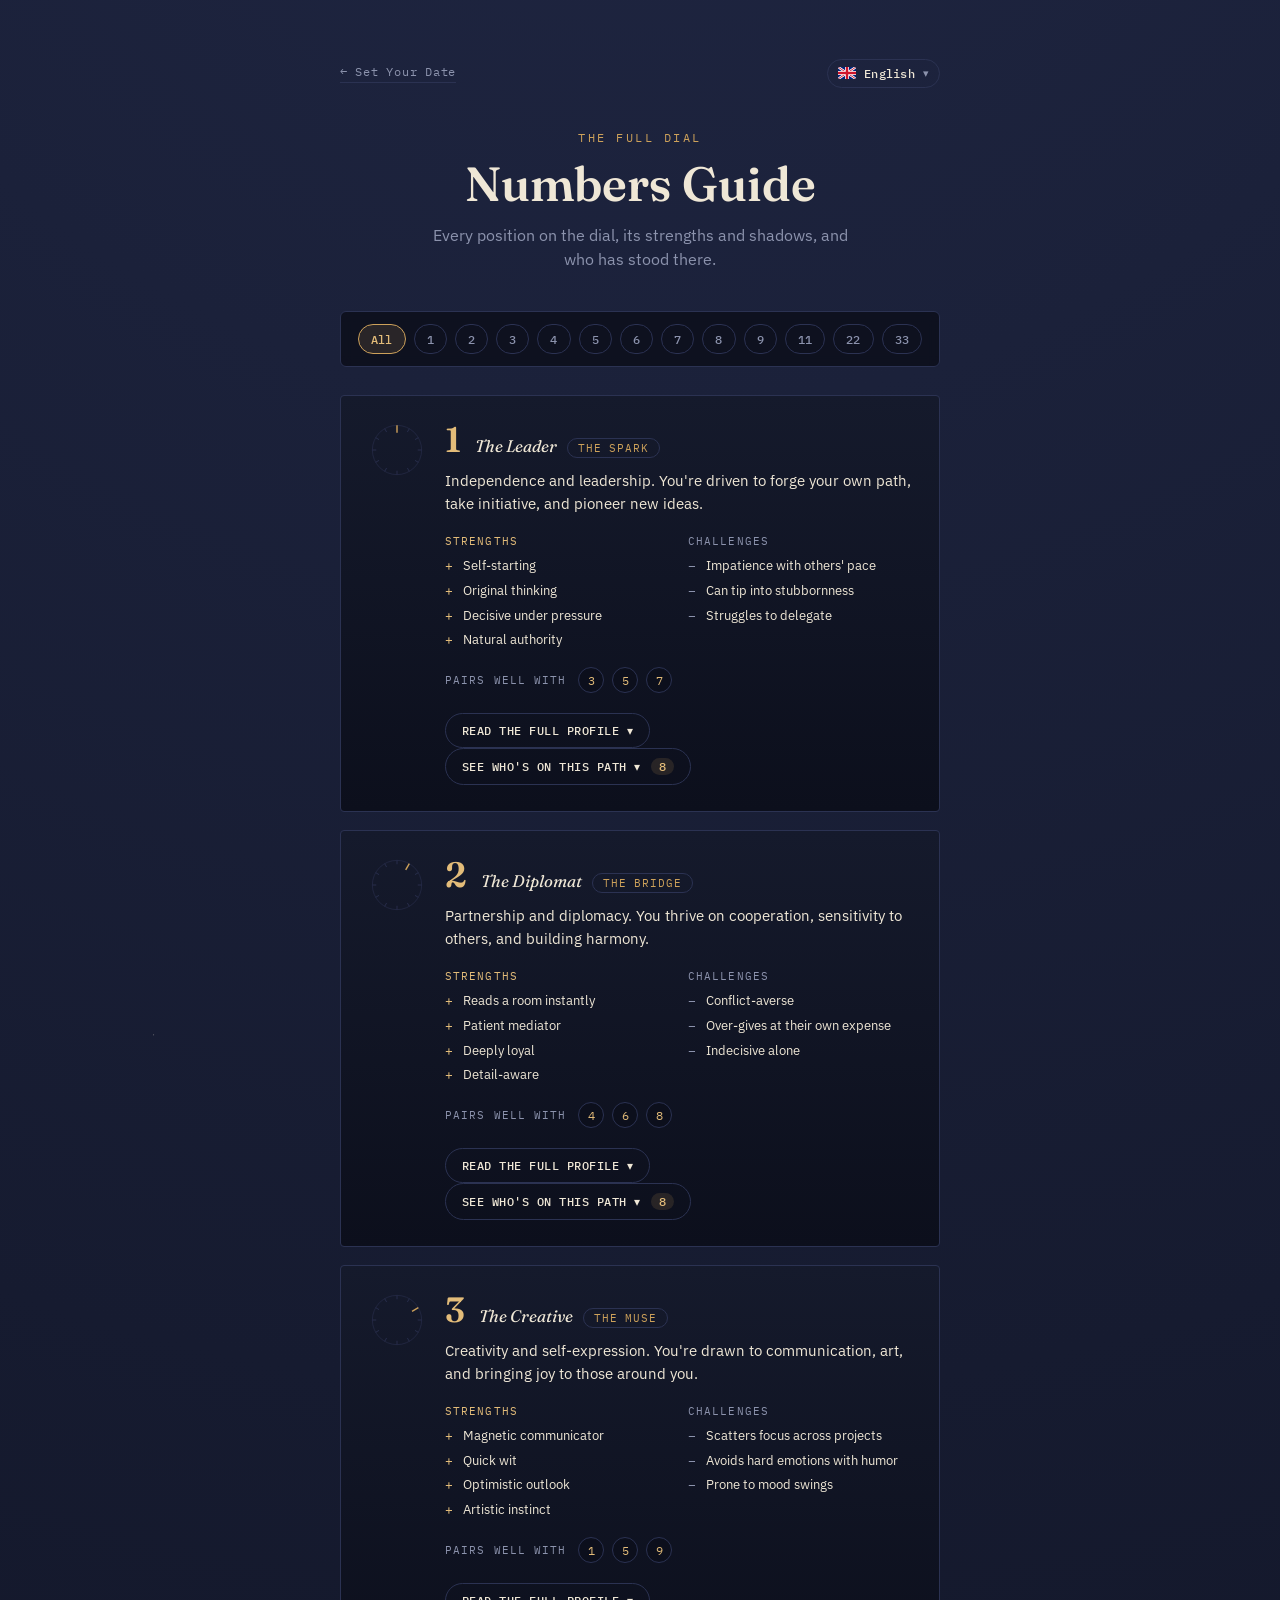
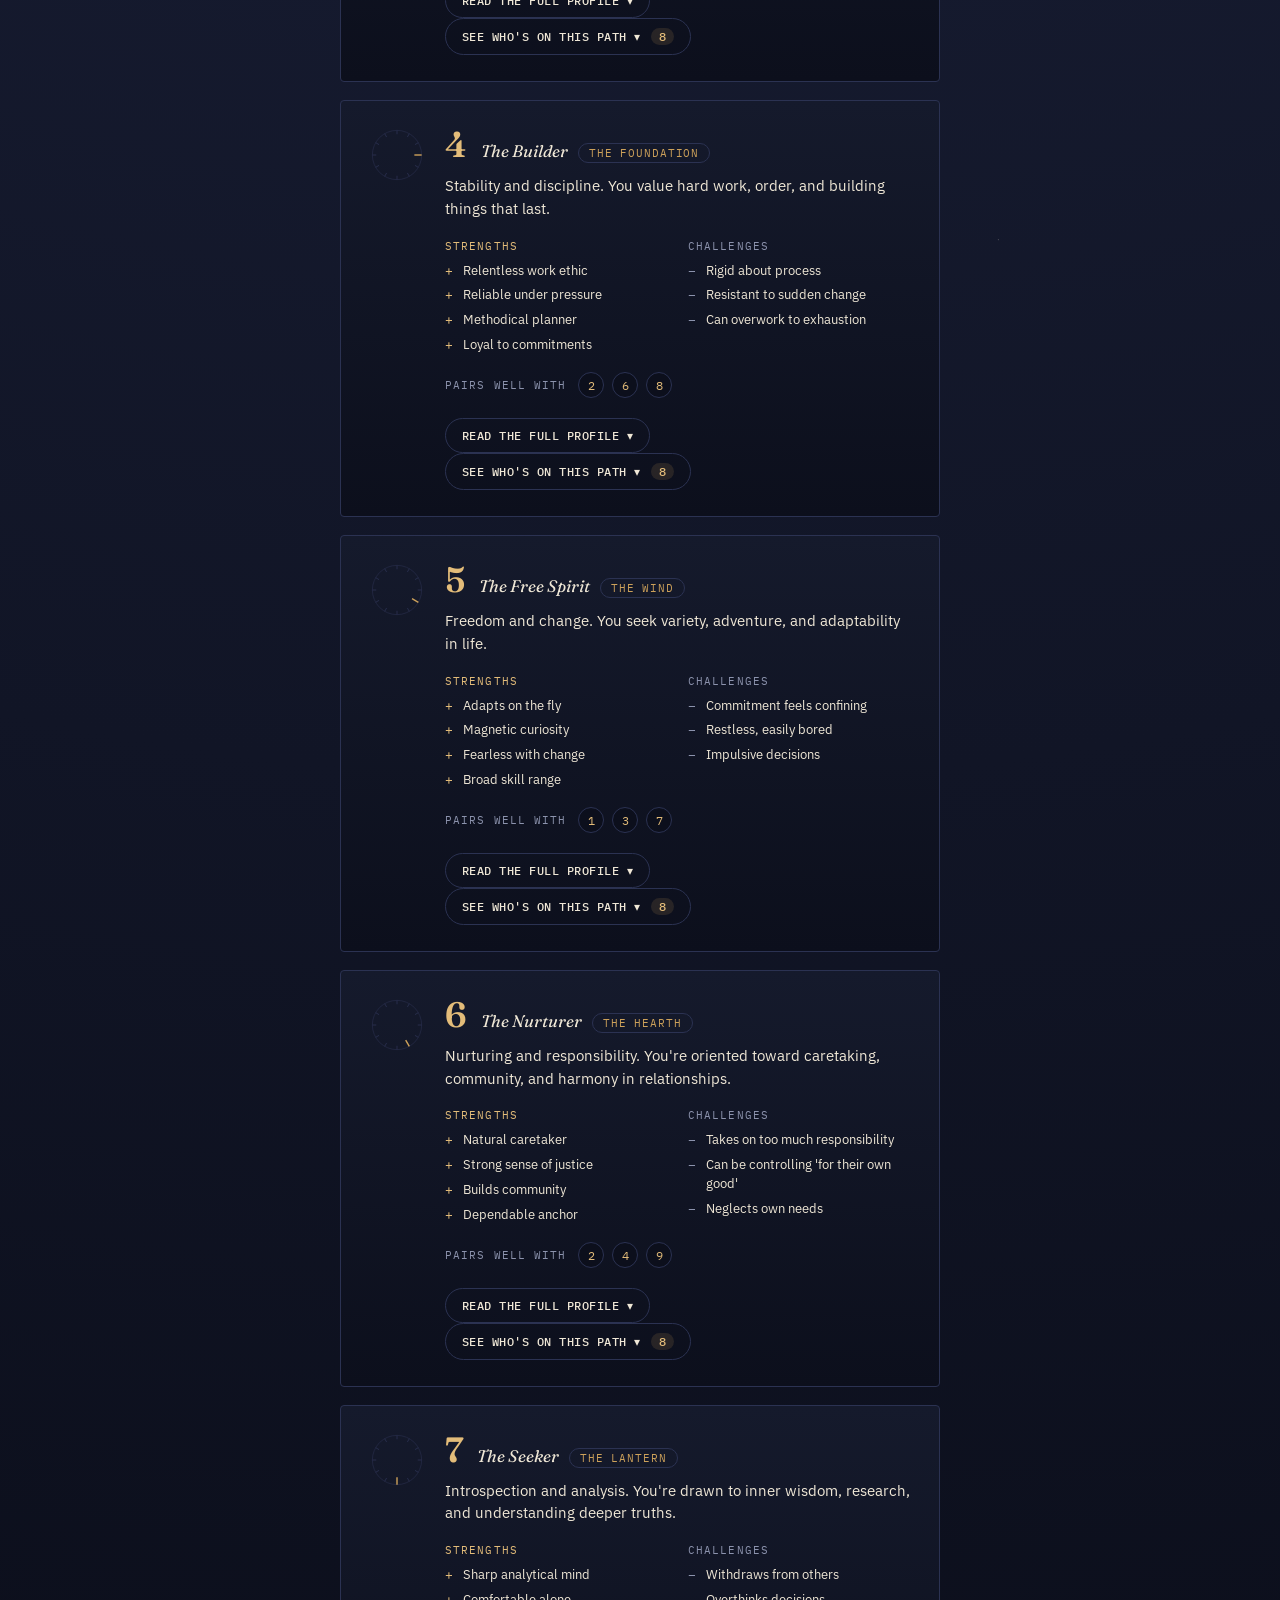
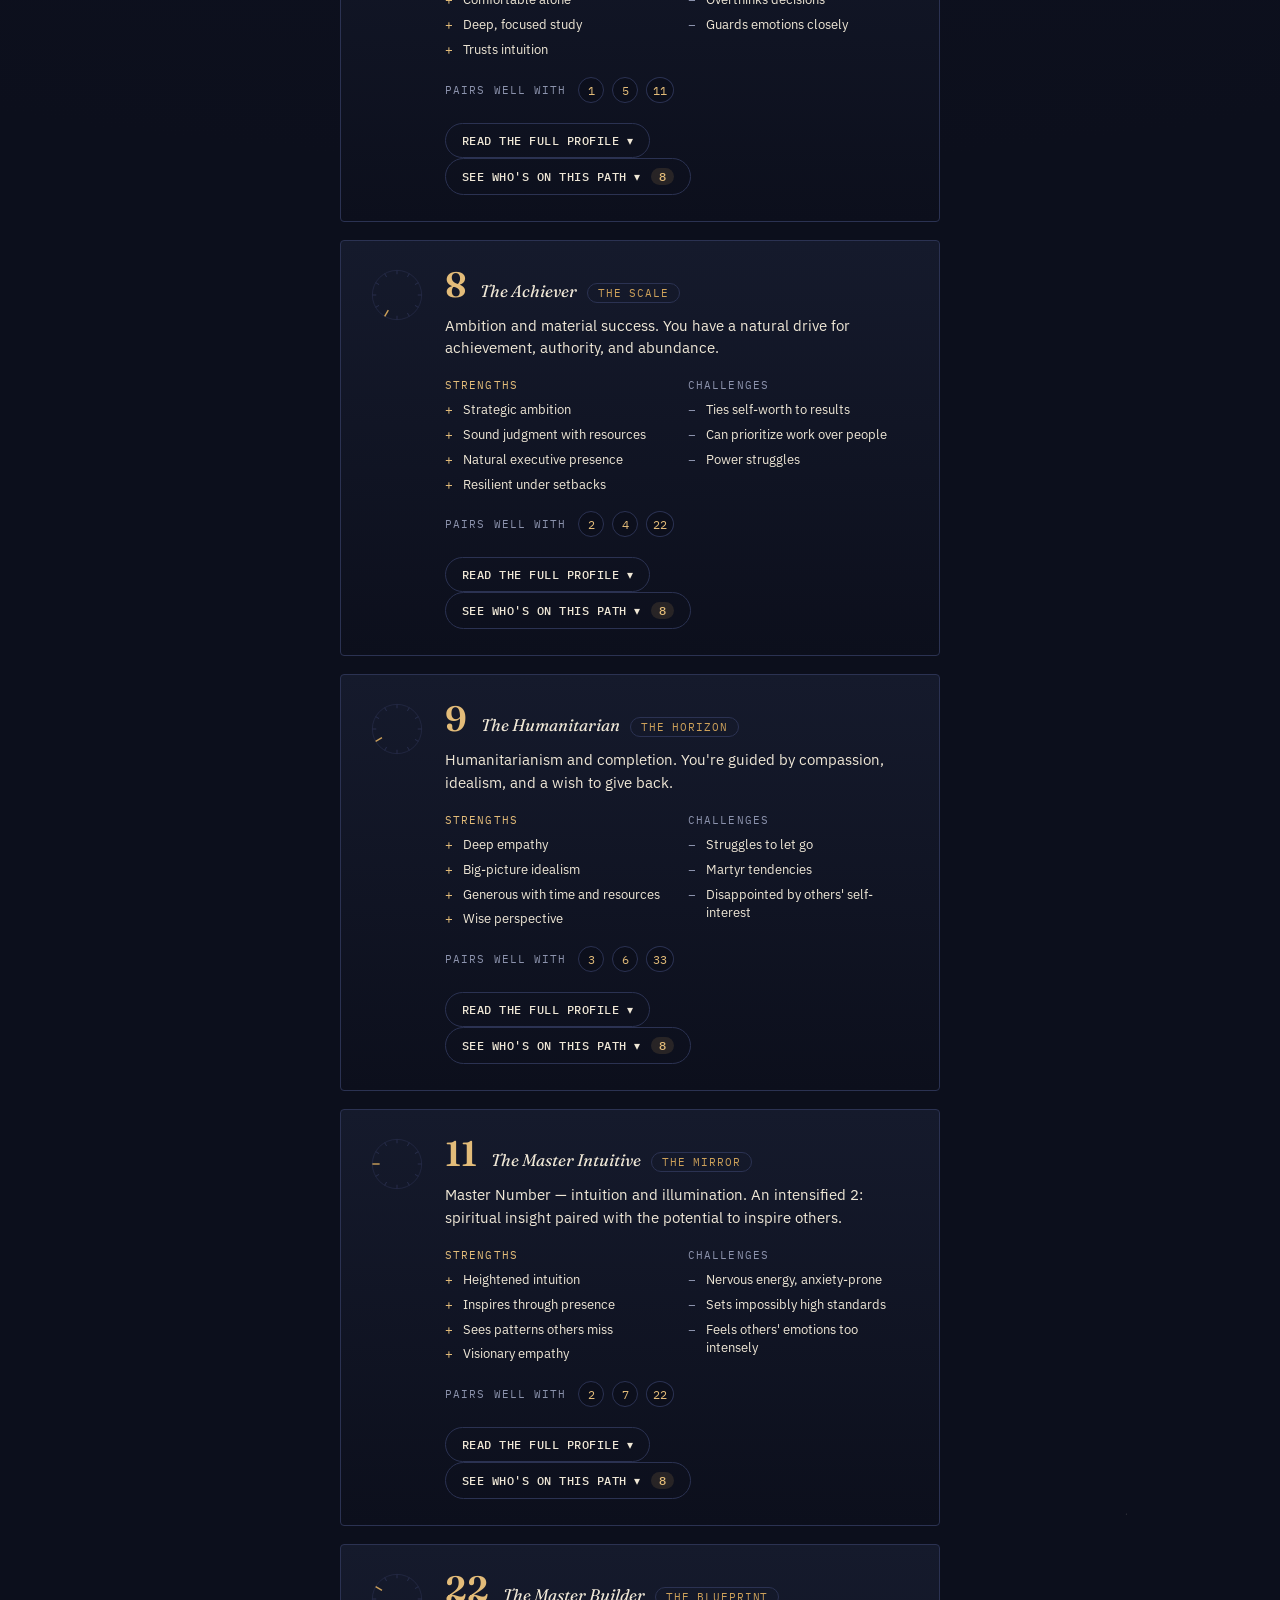
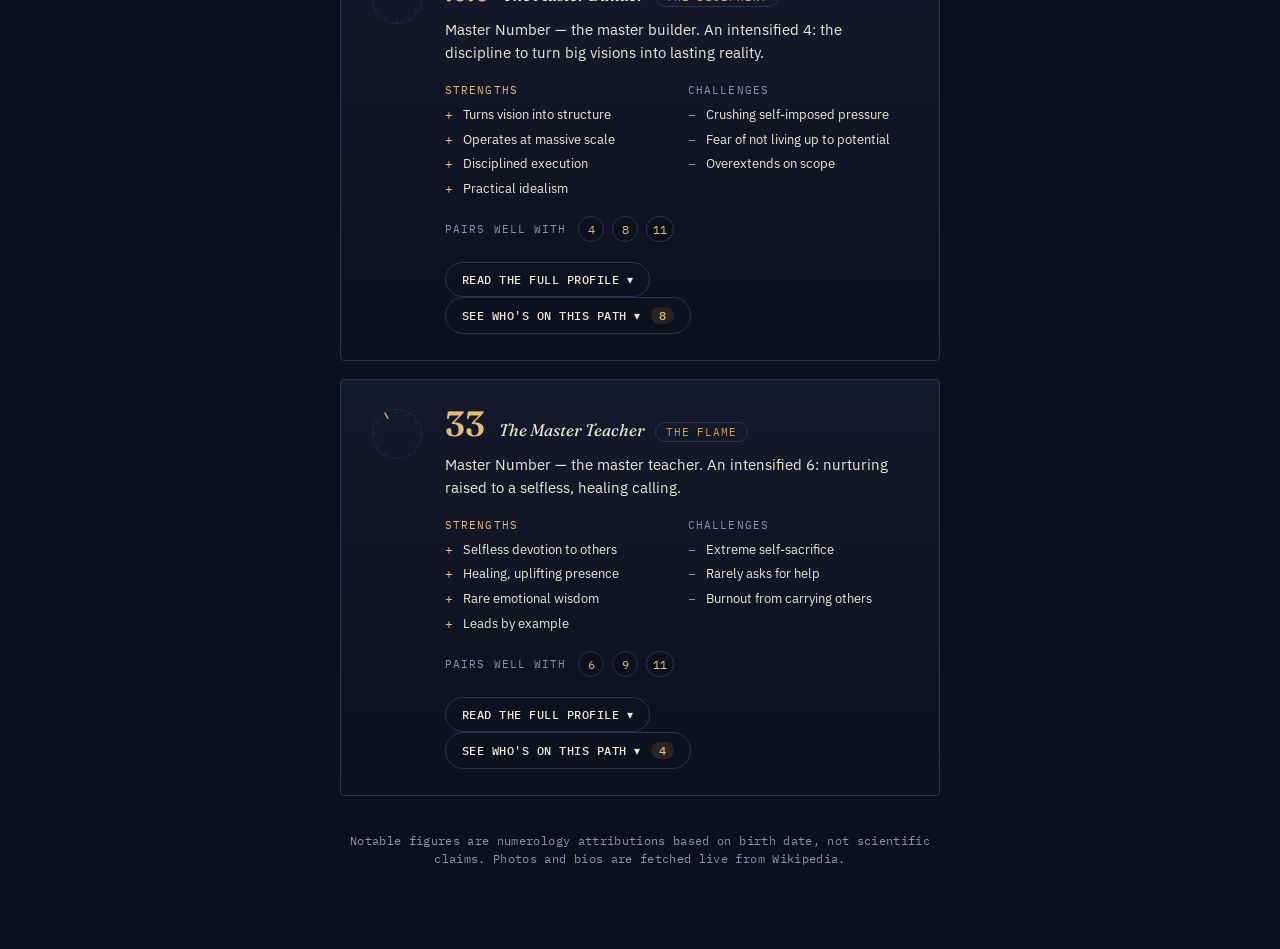
==== src/numbers.html @ 50378f5e "[A] add multi-language support, clickable dial, and dob persistence feat: translate the site into 25" ====
<!DOCTYPE html>
<html lang="en">
<head>
<meta charset="UTF-8">
<meta name="viewport" content="width=device-width, initial-scale=1.0">
<title>Life Path Numbers Guide</title>
<link rel="stylesheet" href="styles.css">
</head>
<body>
<div class="container">
  <div class="topbar">
    <a href="index.html" class="topbar-back" id="txtBackToSetDate"></a>
    <div class="lang-picker">
      <button class="lang-trigger" id="lang-trigger" type="button" aria-haspopup="listbox" aria-expanded="false">
        <span class="flag" id="lang-trigger-flag"></span>
        <span id="lang-trigger-name"></span>
        <span class="chevron">▾</span>
      </button>
      <ul class="lang-menu" id="lang-menu" role="listbox" hidden></ul>
    </div>
  </div>

  <span class="eyebrow" id="txtEyebrow"></span>
  <h1 id="txtTitle"></h1>
  <p class="subtitle" id="txtSubtitle"></p>

  <div id="filter-bar" class="filter-bar"></div>

  <div id="list"></div>

  <footer id="txtFooter"></footer>
</div>

<script src="data.js"></script>
<script src="wheel.js"></script>
<script src="i18n/engine.js"></script>
<script src="i18n/en.js"></script>
<script src="i18n/es.js"></script>
<script src="i18n/gl.js"></script>
<script src="i18n/zh.js"></script>
<script src="i18n/hi.js"></script>
<script src="i18n/ar.js"></script>
<script src="i18n/fr.js"></script>
<script src="i18n/bn.js"></script>
<script src="i18n/pt.js"></script>
<script src="i18n/ru.js"></script>
<script src="i18n/ur.js"></script>
<script src="i18n/id.js"></script>
<script src="i18n/de.js"></script>
<script src="i18n/ja.js"></script>
<script src="i18n/sw.js"></script>
<script src="i18n/te.js"></script>
<script src="i18n/tr.js"></script>
<script src="i18n/ta.js"></script>
<script src="i18n/vi.js"></script>
<script src="i18n/ko.js"></script>
<script src="i18n/it.js"></script>
<script src="i18n/fa.js"></script>
<script src="i18n/pa.js"></script>
<script src="i18n/th.js"></script>
<script src="i18n/eo.js"></script>
<script src="people.js"></script>
<script>
  const listEl = document.getElementById('list');
  const filterBarEl = document.getElementById('filter-bar');

  const selected = new Set();
  let allChip;

  function render() {
    allChip.classList.toggle('filter-chip-active', selected.size === 0);
    filterBarEl.querySelectorAll('.filter-chip[data-number]').forEach(chip => {
      chip.classList.toggle('filter-chip-active', selected.has(Number(chip.dataset.number)));
    });
    listEl.querySelectorAll('.guide-card').forEach(card => {
      card.hidden = selected.size > 0 && !selected.has(Number(card.dataset.number));
    });
  }

  function buildFilterBar() {
    filterBarEl.innerHTML = '';

    allChip = document.createElement('button');
    allChip.type = 'button';
    allChip.className = 'filter-chip' + (selected.size === 0 ? ' filter-chip-active' : '');
    allChip.textContent = I18N.t('filterAll');
    allChip.addEventListener('click', () => {
      selected.clear();
      render();
    });
    filterBarEl.appendChild(allChip);

    WHEEL_ORDER.forEach(n => {
      const chip = document.createElement('button');
      chip.type = 'button';
      chip.className = 'filter-chip' + (selected.has(n) ? ' filter-chip-active' : '');
      chip.textContent = n;
      chip.dataset.number = n;
      chip.addEventListener('click', () => {
        if (selected.has(n)) {
          selected.delete(n);
        } else {
          selected.add(n);
        }
        render();
      });
      filterBarEl.appendChild(chip);
    });
  }

  function buildList() {
    const data = I18N.lifePathData();
    listEl.innerHTML = '';

    WHEEL_ORDER.forEach(n => {
      const item = data[n];

      const card = document.createElement('div');
      card.className = 'guide-card';
      card.dataset.number = n;
      card.hidden = selected.size > 0 && !selected.has(n);

      const dial = buildMiniDial(n, 56);
      card.appendChild(dial);

      const body = document.createElement('div');
      body.className = 'guide-body';

      const strengthItems = item.strengths.map(s => `<li>${s}</li>`).join('');
      const challengeItems = item.challenges.map(c => `<li>${c}</li>`).join('');
      const compatItems = item.compatible.map(c => `<span class="compat-badge">${c}</span>`).join('');

      body.innerHTML = `
        <div class="guide-header">
          <div class="num">${n}</div>
          <div class="guide-heading">
            <div class="title">${item.title}</div>
            <div class="symbol">${item.symbol}</div>
          </div>
        </div>
        <div class="guide-meaning">${item.meaning}</div>
        <div class="trait-grid">
          <div class="trait-col">
            <div class="trait-label trait-label-strength">${I18N.t('strengthsLabel')}</div>
            <ul class="trait-list trait-list-strength">${strengthItems}</ul>
          </div>
          <div class="trait-col">
            <div class="trait-label trait-label-challenge">${I18N.t('challengesLabel')}</div>
            <ul class="trait-list trait-list-challenge">${challengeItems}</ul>
          </div>
        </div>
        <div class="compat-row">
          <span class="compat-label">${I18N.t('pairsWellWith')}</span>
          ${compatItems}
        </div>
      `;
      body.appendChild(buildDetailsSection(item.details));
      body.appendChild(buildPeopleSection(item.figures));
      card.appendChild(body);

      listEl.appendChild(card);
    });
  }

  function applyTexts() {
    document.getElementById('txtBackToSetDate').textContent = I18N.t('backToSetDate');
    document.getElementById('txtEyebrow').textContent = I18N.t('eyebrowGuide');
    document.getElementById('txtTitle').textContent = I18N.t('titleGuide');
    document.getElementById('txtSubtitle').textContent = I18N.t('subtitleGuide');
    document.getElementById('txtFooter').textContent = I18N.t('footerGuide');
    buildFilterBar();
    buildList();
  }

  I18N.init(() => {
    applyTexts();
  });
</script>
</body>
</html>
---- src/styles.css ----
@import url('https://fonts.googleapis.com/css2?family=Fraunces:ital,opsz,wght@0,9..144,400;0,9..144,600;1,9..144,500&family=IBM+Plex+Sans:wght@400;500;600&family=IBM+Plex+Mono:wght@400;500&display=swap');

:root {
  --ink-900: #0c0f1c;
  --ink-800: #151a2c;
  --ink-700: #202744;
  --line: #2b3252;
  --brass: #cda15a;
  --brass-bright: #e3bc79;
  --brass-soft: rgba(205, 161, 90, 0.14);
  --parchment: #efe7d6;
  --muted: #8c93ad;

  --font-display: 'Fraunces', Georgia, serif;
  --font-body: 'IBM Plex Sans', -apple-system, sans-serif;
  --font-mono: 'IBM Plex Mono', ui-monospace, Menlo, Consolas, monospace;
}

* { box-sizing: border-box; }

html { color-scheme: dark; }

body {
  margin: 0;
  min-height: 100vh;
  background:
    radial-gradient(1px 1px at 12% 18%, rgba(239, 231, 214, 0.35), transparent),
    radial-gradient(1px 1px at 78% 32%, rgba(239, 231, 214, 0.25), transparent),
    radial-gradient(1px 1px at 45% 68%, rgba(239, 231, 214, 0.3), transparent),
    radial-gradient(1px 1px at 88% 82%, rgba(239, 231, 214, 0.2), transparent),
    radial-gradient(1px 1px at 25% 85%, rgba(239, 231, 214, 0.25), transparent),
    radial-gradient(circle at 50% -10%, var(--ink-700) 0%, var(--ink-900) 62%);
  color: var(--parchment);
  font-family: var(--font-body);
  display: flex;
  justify-content: center;
  padding: 56px 20px 80px;
}

.container {
  width: 100%;
  max-width: 600px;
}

.eyebrow {
  display: block;
  text-align: center;
  font-family: var(--font-mono);
  font-size: 0.72rem;
  letter-spacing: 0.22em;
  text-transform: uppercase;
  color: var(--brass);
  margin-bottom: 14px;
}

h1 {
  text-align: center;
  font-family: var(--font-display);
  font-weight: 600;
  font-size: 3rem;
  line-height: 1.05;
  margin: 0 0 14px;
  color: var(--parchment);
}

.subtitle {
  text-align: center;
  color: var(--muted);
  font-size: 1rem;
  line-height: 1.5;
  max-width: 420px;
  margin: 0 auto 40px;
}

.topbar {
  display: flex;
  align-items: center;
  justify-content: space-between;
  gap: 12px;
  margin-bottom: 40px;
  min-height: 34px;
}

.topbar-spacer {
  flex: 1;
}

.topbar-back {
  font-family: var(--font-mono);
  color: var(--muted);
  font-size: 0.78rem;
  letter-spacing: 0.06em;
  text-decoration: none;
  border-bottom: 1px solid var(--line);
  padding-bottom: 3px;
  transition: color 0.2s ease, border-color 0.2s ease;
}

.topbar-back:hover,
.topbar-back:focus-visible {
  color: var(--brass-bright);
  border-color: var(--brass);
}

/* Language picker */

.lang-picker {
  position: relative;
}

.lang-trigger {
  width: auto;
  margin: 0;
  padding: 6px 10px;
  background: transparent;
  border: 1px solid var(--line);
  border-radius: 20px;
  color: var(--parchment);
  font-family: var(--font-mono);
  font-size: 0.76rem;
  letter-spacing: 0.02em;
  text-transform: none;
  display: inline-flex;
  align-items: center;
  gap: 8px;
  cursor: pointer;
  transition: border-color 0.2s ease, color 0.2s ease;
}

.lang-trigger:hover,
.lang-trigger[aria-expanded="true"] {
  border-color: var(--brass);
  color: var(--brass-bright);
}

.lang-trigger .flag {
  width: 18px;
  height: 12px;
  border-radius: 2px;
  overflow: hidden;
  display: inline-flex;
  flex-shrink: 0;
}

.lang-trigger .flag svg {
  width: 100%;
  height: 100%;
  display: block;
}

.lang-trigger .chevron {
  color: var(--muted);
  font-size: 0.7rem;
}

.lang-menu {
  position: absolute;
  z-index: 30;
  top: calc(100% + 8px);
  right: 0;
  min-width: 190px;
  max-height: 320px;
  overflow-y: auto;
  margin: 0;
  padding: 6px;
  list-style: none;
  background: linear-gradient(180deg, var(--ink-800) 0%, var(--ink-900) 100%);
  border: 1px solid var(--line);
  border-radius: 6px;
  box-shadow: 0 18px 40px rgba(0, 0, 0, 0.45);
}

.lang-option {
  width: 100%;
  margin: 0;
  padding: 8px 10px;
  background: transparent;
  border: none;
  border-radius: 4px;
  color: var(--parchment);
  font-family: var(--font-body);
  font-size: 0.86rem;
  font-weight: 400;
  letter-spacing: normal;
  text-transform: none;
  display: flex;
  align-items: center;
  gap: 10px;
  cursor: pointer;
  transition: background 0.15s ease;
}

.lang-option .flag {
  width: 18px;
  height: 12px;
  border-radius: 2px;
  overflow: hidden;
  display: inline-flex;
  flex-shrink: 0;
}

.lang-option .flag svg {
  width: 100%;
  height: 100%;
  display: block;
}

.lang-option:hover {
  background: var(--brass-soft);
}

.lang-option[aria-selected="true"] {
  background: var(--brass-soft);
  color: var(--brass-bright);
}

/* Dial */

.dial-wrap {
  display: flex;
  justify-content: center;
  margin-bottom: 12px;
}

.dial-link {
  cursor: pointer;
  border-radius: 50%;
  transition: filter 0.2s ease, transform 0.2s ease;
}

.dial-link:hover,
.dial-link:focus-visible {
  filter: drop-shadow(0 0 10px rgba(227, 188, 121, 0.35));
  transform: scale(1.02);
}

.dial-link:focus-visible {
  outline: 2px solid var(--brass);
  outline-offset: 4px;
}

.dial-caption {
  text-align: center;
  margin: 0 0 36px;
}

.dial-caption a {
  font-family: var(--font-mono);
  color: var(--muted);
  font-size: 0.78rem;
  letter-spacing: 0.06em;
  text-decoration: none;
  border-bottom: 1px solid var(--line);
  padding-bottom: 3px;
  transition: color 0.2s ease, border-color 0.2s ease;
}

.dial-caption a:hover,
.dial-caption a:focus-visible {
  color: var(--brass-bright);
  border-color: var(--brass);
}

.dial-ring {
  fill: none;
  stroke: var(--line);
  stroke-width: 1;
}

.dial-ring-inner {
  stroke: var(--line);
  stroke-width: 1;
  opacity: 0.6;
}

.dial-tick {
  stroke: var(--line);
  stroke-width: 2;
  transition: stroke 0.4s ease;
}

.dial-tick-active {
  stroke: var(--brass);
  stroke-width: 3;
}

.dial-label {
  font-family: var(--font-mono);
  font-size: 11px;
  fill: var(--muted);
  transition: fill 0.4s ease;
}

.dial-label-active {
  fill: var(--brass-bright);
  font-weight: 500;
}

.dial-needle-group {
  transform-origin: 100px 100px;
  transform: rotate(0deg);
  transition: transform 1.1s cubic-bezier(0.16, 1, 0.3, 1);
  opacity: 0;
}

.dial-set .dial-needle-group {
  opacity: 1;
}

.dial-needle {
  stroke: var(--brass-bright);
  stroke-width: 1.5;
  filter: drop-shadow(0 0 4px rgba(227, 188, 121, 0.6));
}

.dial-hub {
  fill: var(--brass);
}

/* Cards */

.card {
  background: linear-gradient(180deg, var(--ink-800) 0%, var(--ink-900) 100%);
  border: 1px solid var(--line);
  border-radius: 4px;
  padding: 32px;
  margin-bottom: 20px;
  position: relative;
}

.card::before {
  content: '';
  position: absolute;
  inset: 6px;
  border: 1px solid var(--line);
  border-radius: 2px;
  opacity: 0.5;
  pointer-events: none;
}

label {
  display: block;
  font-family: var(--font-mono);
  font-size: 0.72rem;
  letter-spacing: 0.1em;
  text-transform: uppercase;
  color: var(--muted);
  margin-bottom: 10px;
}

.dob-label-row {
  display: flex;
  align-items: center;
  justify-content: space-between;
  gap: 10px;
}

.dob-label-row label {
  margin-bottom: 10px;
}

.dob-clear {
  width: auto;
  margin: 0 0 10px;
  padding: 3px 10px;
  background: transparent;
  border: 1px solid var(--line);
  border-radius: 20px;
  color: var(--muted);
  font-family: var(--font-mono);
  font-size: 0.66rem;
  font-weight: 500;
  letter-spacing: 0.08em;
  text-transform: uppercase;
  cursor: pointer;
  transition: border-color 0.2s ease, color 0.2s ease, background 0.2s ease;
}

.dob-clear:hover {
  border-color: var(--brass);
  color: var(--brass-bright);
  background: var(--brass-soft);
}

.dob-picker {
  position: relative;
}

.dob-row {
  display: grid;
  grid-template-columns: 1.15fr 1.4fr 0.95fr 47px;
  gap: 10px;
}

.dob-field {
  display: flex;
  flex-direction: column;
  gap: 8px;
}

.dob-field-label {
  text-align: center;
  font-family: var(--font-mono);
  font-size: 0.66rem;
  letter-spacing: 0.14em;
  text-transform: uppercase;
  color: var(--muted);
}

.dob-row input {
  width: 100%;
  padding: 13px 10px;
  background: var(--ink-900);
  border: 1px solid var(--line);
  border-radius: 3px;
  color: var(--parchment);
  font-family: var(--font-body);
  font-size: 1rem;
  color-scheme: dark;
  text-align: center;
  transition: border-color 0.2s ease;
}

.dob-row input::placeholder {
  color: var(--muted);
  text-align: center;
}

.dob-row input:hover {
  border-color: var(--brass);
}

.dob-row input:focus-visible {
  outline: 2px solid var(--brass);
  outline-offset: 1px;
}

.dob-row input[type="number"] {
  -moz-appearance: textfield;
}

.dob-row input[type="number"]::-webkit-inner-spin-button,
.dob-row input[type="number"]::-webkit-outer-spin-button {
  -webkit-appearance: none;
  margin: 0;
}

.dob-cal-toggle {
  width: 100%;
  height: 47px;
  margin: 0;
  padding: 0;
  background: var(--ink-900);
  border: 1px solid var(--line);
  border-radius: 3px;
  color: var(--brass);
  display: flex;
  align-items: center;
  justify-content: center;
  cursor: pointer;
  transition: border-color 0.2s ease, background 0.2s ease;
}

.dob-cal-toggle:hover {
  border-color: var(--brass);
  background: var(--brass-soft);
}

.dob-cal-toggle[aria-expanded="true"] {
  border-color: var(--brass);
  background: var(--brass-soft);
}

.dob-popup {
  position: absolute;
  z-index: 20;
  top: calc(100% + 8px);
  left: 0;
  right: 0;
  background: linear-gradient(180deg, var(--ink-800) 0%, var(--ink-900) 100%);
  border: 1px solid var(--line);
  border-radius: 4px;
  padding: 16px;
  box-shadow: 0 18px 40px rgba(0, 0, 0, 0.45);
}

.dob-popup-jump {
  display: grid;
  grid-template-columns: 1fr 1.4fr;
  gap: 8px;
  margin-bottom: 14px;
}

.dob-popup-jump select {
  width: 100%;
  padding: 9px 10px;
  background: var(--ink-900);
  border: 1px solid var(--line);
  border-radius: 3px;
  color: var(--parchment);
  font-family: var(--font-mono);
  font-size: 0.82rem;
  color-scheme: dark;
  appearance: none;
  background-image: linear-gradient(45deg, transparent 50%, var(--brass) 50%),
    linear-gradient(135deg, var(--brass) 50%, transparent 50%);
  background-position: calc(100% - 15px) center, calc(100% - 10px) center;
  background-size: 5px 5px, 5px 5px;
  background-repeat: no-repeat;
  cursor: pointer;
}

.dob-popup-jump select:focus-visible {
  outline: 2px solid var(--brass);
  outline-offset: 1px;
}

.dob-weekdays {
  display: grid;
  grid-template-columns: repeat(7, 1fr);
  margin-bottom: 6px;
}

.dob-weekdays span {
  text-align: center;
  font-family: var(--font-mono);
  font-size: 0.66rem;
  letter-spacing: 0.06em;
  text-transform: uppercase;
  color: var(--muted);
}

.dob-grid {
  display: grid;
  grid-template-columns: repeat(7, 1fr);
  gap: 3px;
}

.dob-day {
  width: 100%;
  aspect-ratio: 1;
  margin: 0;
  padding: 0;
  background: transparent;
  border: 1px solid transparent;
  border-radius: 3px;
  color: var(--parchment);
  font-family: var(--font-body);
  font-size: 0.86rem;
  font-weight: 400;
  letter-spacing: normal;
  text-transform: none;
  cursor: pointer;
  transition: background 0.15s ease, border-color 0.15s ease;
}

.dob-day:hover {
  background: var(--brass-soft);
  border-color: var(--line);
}

.dob-day-selected,
.dob-day-selected:hover {
  background: var(--brass);
  border-color: var(--brass);
  color: var(--ink-900);
  font-weight: 600;
}

.dob-day:focus-visible {
  outline: 2px solid var(--brass-bright);
  outline-offset: 1px;
}

@media (max-width: 480px) {
  .dob-popup-jump { grid-template-columns: 1fr 1fr; }
  .dob-row { grid-template-columns: 1fr 1fr 1fr; }
  .dob-field-toggle { grid-column: 1 / -1; }
}

button {
  width: 100%;
  margin-top: 20px;
  padding: 14px;
  background: transparent;
  color: var(--brass-bright);
  border: 1px solid var(--brass);
  border-radius: 3px;
  font-family: var(--font-mono);
  font-size: 0.82rem;
  font-weight: 500;
  letter-spacing: 0.14em;
  text-transform: uppercase;
  cursor: pointer;
  transition: background 0.2s ease, color 0.2s ease;
}

button:hover {
  background: var(--brass-soft);
}

button:active {
  background: rgba(205, 161, 90, 0.24);
}

button:focus-visible {
  outline: 2px solid var(--brass-bright);
  outline-offset: 2px;
}

#result {
  display: none;
}

#result.visible {
  display: block;
}

.number-display {
  text-align: center;
  margin-bottom: 26px;
}

.number-display .big {
  font-family: var(--font-display);
  font-size: 5.5rem;
  font-weight: 600;
  color: var(--brass-bright);
  line-height: 1;
}

.number-display .title {
  font-family: var(--font-display);
  font-style: italic;
  font-size: 1.15rem;
  color: var(--parchment);
  margin-top: 8px;
}

.meaning {
  background: var(--brass-soft);
  border-left: 2px solid var(--brass);
  border-radius: 0 3px 3px 0;
  padding: 16px 20px;
  font-size: 0.95rem;
  line-height: 1.6;
  color: var(--parchment);
}

.figures {
  margin-top: 24px;
}

.figures-label {
  font-family: var(--font-mono);
  color: var(--muted);
  font-size: 0.72rem;
  letter-spacing: 0.1em;
  text-transform: uppercase;
  margin-bottom: 12px;
}

.figures ul {
  margin: 0;
  padding: 0;
  list-style: none;
}

.figures li {
  padding: 10px 0;
  border-top: 1px solid var(--line);
  font-family: var(--font-display);
  font-size: 1.02rem;
}

.figures li:first-child {
  border-top: none;
}

.breakdown-toggle {
  background: none;
  border: none;
  width: auto;
  margin-top: 18px;
  padding: 0;
  color: var(--muted);
  font-family: var(--font-mono);
  font-size: 0.75rem;
  letter-spacing: 0.05em;
  text-decoration: underline;
  text-underline-offset: 3px;
  cursor: pointer;
}

.breakdown-toggle:hover {
  color: var(--brass-bright);
}

.breakdown {
  margin-top: 16px;
  font-family: var(--font-mono);
  font-size: 0.82rem;
  color: var(--muted);
  line-height: 1.8;
  white-space: pre-wrap;
  border-left: 1px solid var(--line);
  padding-left: 14px;
}

footer {
  text-align: center;
  color: var(--muted);
  font-family: var(--font-mono);
  font-size: 0.72rem;
  letter-spacing: 0.03em;
  margin-top: 36px;
  line-height: 1.6;
}

/* Guide page */

.filter-bar {
  position: sticky;
  top: 12px;
  z-index: 10;
  display: flex;
  flex-wrap: wrap;
  justify-content: center;
  gap: 8px;
  margin-bottom: 28px;
  padding: 12px;
  background: rgba(12, 15, 28, 0.85);
  backdrop-filter: blur(6px);
  border: 1px solid var(--line);
  border-radius: 6px;
}

.filter-chip {
  width: auto;
  margin: 0;
  padding: 6px 12px;
  background: transparent;
  border: 1px solid var(--line);
  border-radius: 20px;
  color: var(--muted);
  font-family: var(--font-mono);
  font-size: 0.78rem;
  font-weight: 500;
  letter-spacing: 0.02em;
  text-transform: none;
  cursor: pointer;
  transition: border-color 0.2s ease, color 0.2s ease, background 0.2s ease;
}

.filter-chip:hover {
  border-color: var(--brass);
  color: var(--brass-bright);
}

.filter-chip-active {
  background: var(--brass-soft);
  border-color: var(--brass);
  color: var(--brass-bright);
}

.guide-card {
  background: linear-gradient(180deg, var(--ink-800) 0%, var(--ink-900) 100%);
  border: 1px solid var(--line);
  border-radius: 4px;
  padding: 26px 28px;
  margin-bottom: 18px;
  display: flex;
  gap: 20px;
}

.guide-card[hidden] {
  display: none;
}

.mini-dial-ring {
  fill: none;
  stroke: var(--line);
  stroke-width: 2;
}

.mini-dial-tick {
  stroke: var(--line);
  stroke-width: 3;
}

.mini-dial-tick-active {
  stroke: var(--brass);
  stroke-width: 5;
}

.guide-body {
  flex: 1;
  min-width: 0;
}

.guide-header {
  display: flex;
  align-items: baseline;
  gap: 14px;
  margin-bottom: 12px;
}

.guide-header .num {
  font-family: var(--font-display);
  font-size: 2.2rem;
  font-weight: 600;
  color: var(--brass-bright);
  line-height: 1;
}

.guide-heading {
  display: flex;
  align-items: baseline;
  gap: 10px;
  flex-wrap: wrap;
}

.guide-header .title {
  font-family: var(--font-display);
  font-style: italic;
  font-size: 1.05rem;
  color: var(--parchment);
}

.symbol {
  font-family: var(--font-mono);
  font-size: 0.68rem;
  letter-spacing: 0.08em;
  text-transform: uppercase;
  color: var(--brass);
  border: 1px solid var(--line);
  border-radius: 20px;
  padding: 2px 10px;
}

.guide-meaning {
  font-size: 0.92rem;
  line-height: 1.55;
  color: var(--parchment);
  margin-bottom: 18px;
}

/* Strengths / challenges */

.trait-grid {
  display: grid;
  grid-template-columns: 1fr 1fr;
  gap: 20px;
  margin-bottom: 18px;
}

.trait-label {
  font-family: var(--font-mono);
  font-size: 0.68rem;
  letter-spacing: 0.1em;
  text-transform: uppercase;
  margin-bottom: 8px;
}

.trait-label-strength { color: var(--brass-bright); }
.trait-label-challenge { color: var(--muted); }

.trait-list {
  margin: 0;
  padding: 0;
  list-style: none;
  display: flex;
  flex-direction: column;
  gap: 6px;
}

.trait-list li {
  font-size: 0.84rem;
  line-height: 1.4;
  color: var(--parchment);
  padding-left: 18px;
  position: relative;
}

.trait-list li::before {
  position: absolute;
  left: 0;
  font-family: var(--font-mono);
}

.trait-list-strength li::before {
  content: '+';
  color: var(--brass-bright);
}

.trait-list-challenge li::before {
  content: '–';
  color: var(--muted);
}

/* Compatibility */

.compat-row {
  display: flex;
  align-items: center;
  flex-wrap: wrap;
  gap: 8px;
  margin-bottom: 20px;
}

.compat-label {
  font-family: var(--font-mono);
  font-size: 0.68rem;
  letter-spacing: 0.1em;
  text-transform: uppercase;
  color: var(--muted);
  margin-right: 4px;
}

.compat-badge {
  display: inline-flex;
  align-items: center;
  justify-content: center;
  min-width: 26px;
  height: 26px;
  padding: 0 6px;
  border: 1px solid var(--line);
  border-radius: 50%;
  font-family: var(--font-mono);
  font-size: 0.78rem;
  color: var(--brass-bright);
  background: var(--ink-900);
}

/* Details toggle + panel */

.details-section {
  margin-top: 16px;
}

.details-panel {
  margin-top: 16px;
  display: flex;
  flex-direction: column;
  gap: 12px;
}

.details-panel[hidden] {
  display: none;
}

.details-panel p {
  margin: 0;
  font-size: 0.88rem;
  line-height: 1.65;
  color: var(--parchment);
}

.details-panel p:first-child {
  color: var(--brass-bright);
}

/* People toggle + panel */

.people-toggle {
  width: auto;
  margin-top: 0;
  padding: 9px 16px;
  background: transparent;
  border: 1px solid var(--line);
  border-radius: 20px;
  color: var(--parchment);
  font-family: var(--font-mono);
  font-size: 0.76rem;
  letter-spacing: 0.04em;
  display: inline-flex;
  align-items: center;
  gap: 10px;
  cursor: pointer;
  transition: border-color 0.2s ease, color 0.2s ease;
}

.people-toggle:hover {
  border-color: var(--brass);
  color: var(--brass-bright);
}

.people-toggle-count {
  background: var(--brass-soft);
  color: var(--brass-bright);
  border-radius: 10px;
  padding: 1px 8px;
  font-size: 0.72rem;
}

.people-toggle-open {
  border-color: var(--brass);
  color: var(--brass-bright);
}

.people-toggle-label::after {
  content: ' ▾';
}

.people-toggle-open .people-toggle-label::after {
  content: ' ▴';
}

.people-panel {
  margin-top: 16px;
  display: grid;
  grid-template-columns: repeat(auto-fill, minmax(230px, 1fr));
  gap: 12px;
}

.people-panel[hidden] {
  display: none;
}

.person-card {
  display: flex;
  gap: 12px;
  align-items: center;
  background: var(--ink-900);
  border: 1px solid var(--line);
  border-radius: 6px;
  padding: 10px;
  text-decoration: none;
  transition: border-color 0.2s ease, transform 0.2s ease;
}

.person-card:hover,
.person-card:focus-visible {
  border-color: var(--brass);
  transform: translateY(-1px);
}

.person-photo {
  width: 48px;
  height: 48px;
  border-radius: 50%;
  overflow: hidden;
  flex-shrink: 0;
  background: var(--ink-800);
  display: flex;
  align-items: center;
  justify-content: center;
  border: 1px solid var(--line);
}

.person-photo img {
  width: 100%;
  height: 100%;
  object-fit: cover;
}

.person-photo-loading {
  animation: person-pulse 1.4s ease-in-out infinite;
}

@keyframes person-pulse {
  0%, 100% { opacity: 0.6; }
  50% { opacity: 1; }
}

.person-initials {
  font-family: var(--font-mono);
  font-size: 0.78rem;
  color: var(--brass);
  letter-spacing: 0.02em;
}

.person-info {
  min-width: 0;
}

.person-name {
  font-family: var(--font-display);
  font-size: 0.92rem;
  color: var(--parchment);
  line-height: 1.2;
}

.person-extract {
  font-size: 0.72rem;
  line-height: 1.4;
  color: var(--muted);
  margin-top: 3px;
}

@media (max-width: 480px) {
  h1 { font-size: 2.3rem; }
  .card { padding: 24px 20px; }
  .guide-card { flex-direction: column; gap: 14px; }
  .number-display .big { font-size: 4.5rem; }
  .trait-grid { grid-template-columns: 1fr; }
  .people-panel { grid-template-columns: 1fr; }
}

@media (prefers-reduced-motion: reduce) {
  .person-photo-loading { animation: none; }
}

@media (prefers-reduced-motion: reduce) {
  .dial-needle-group { transition: none; }
}
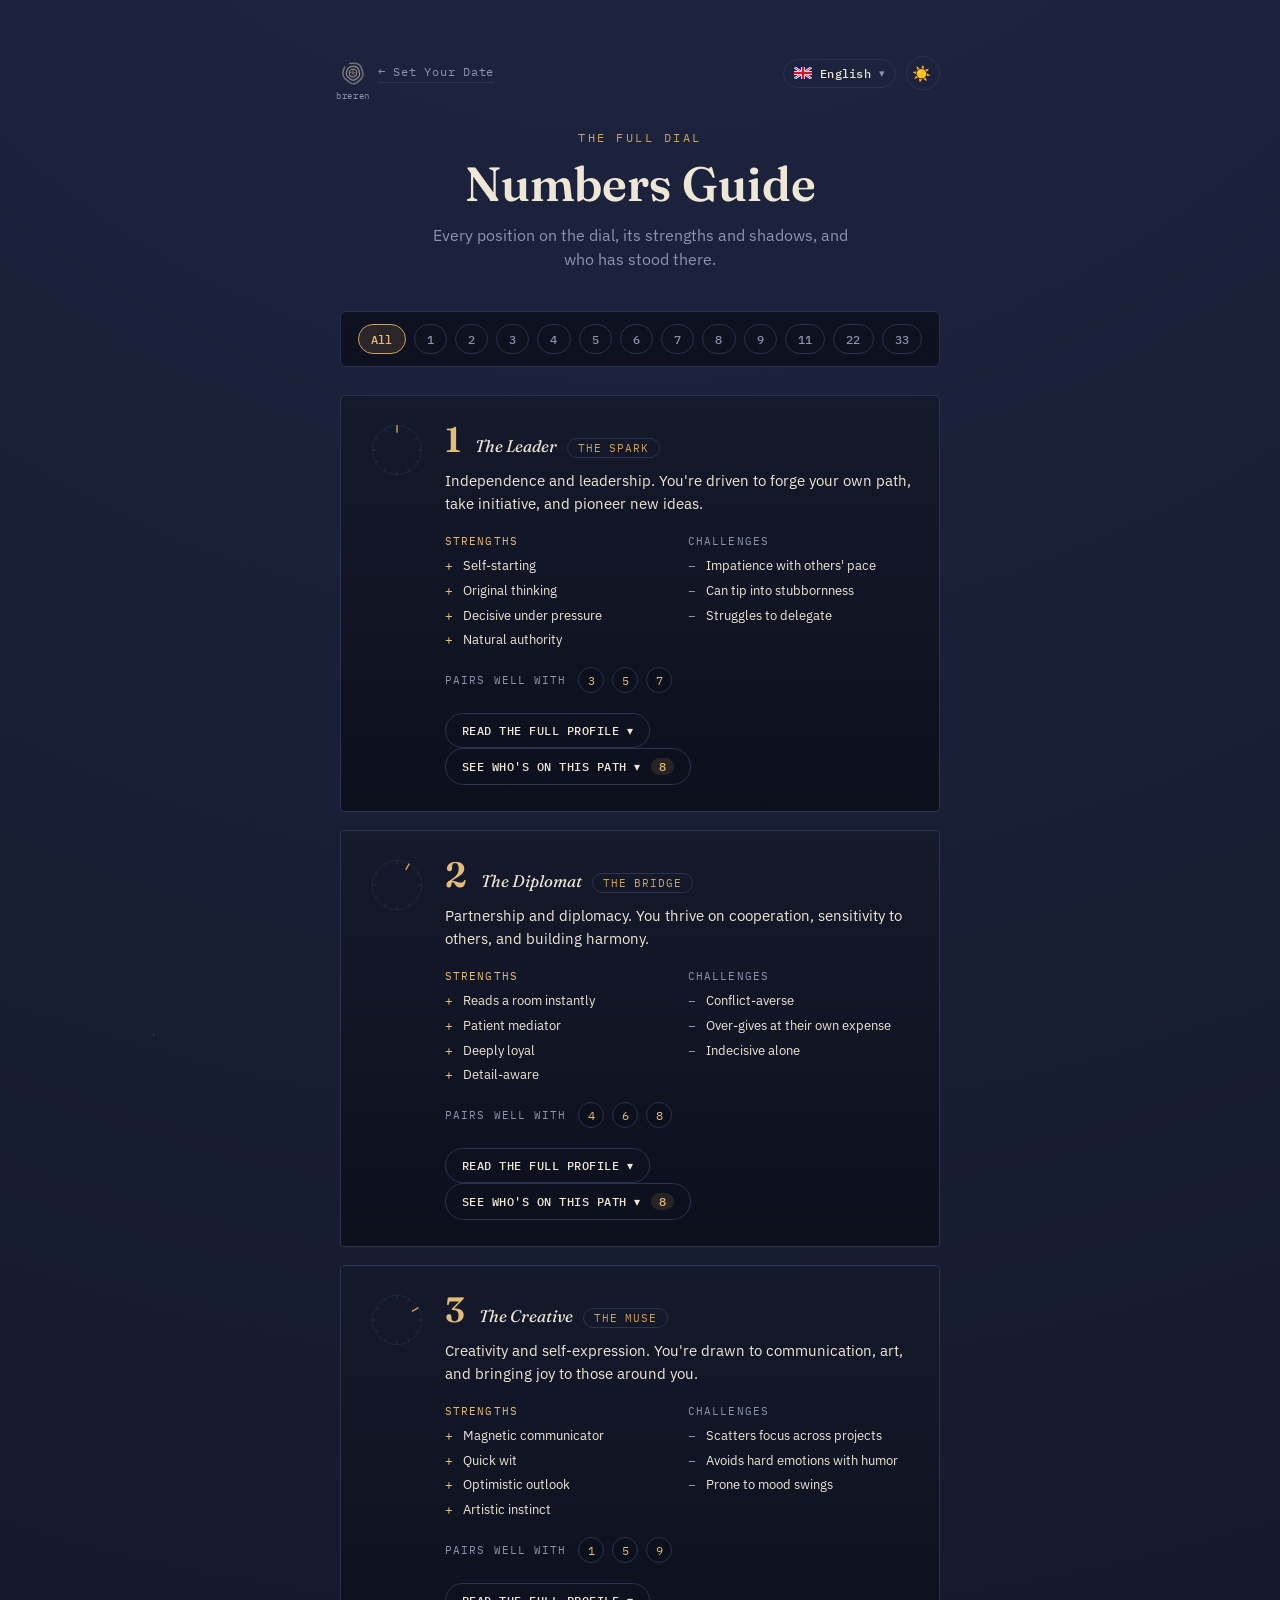
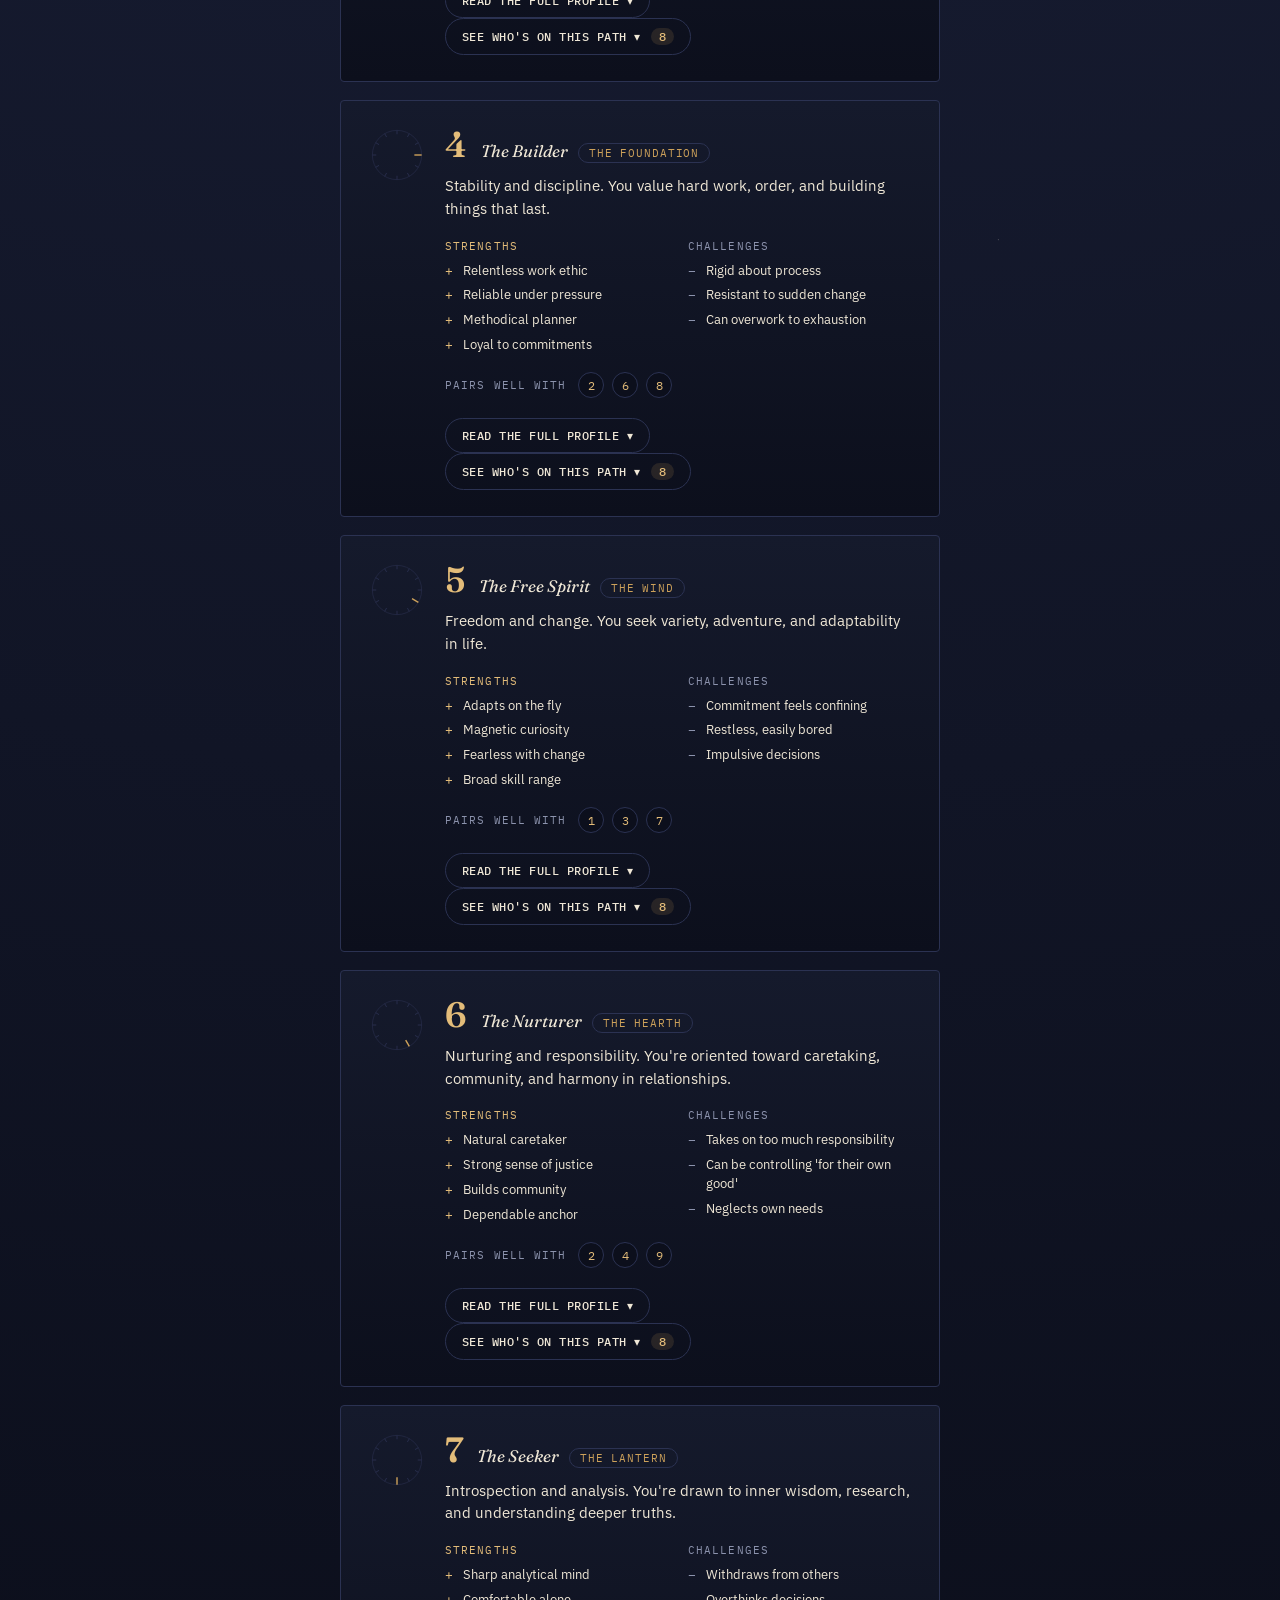
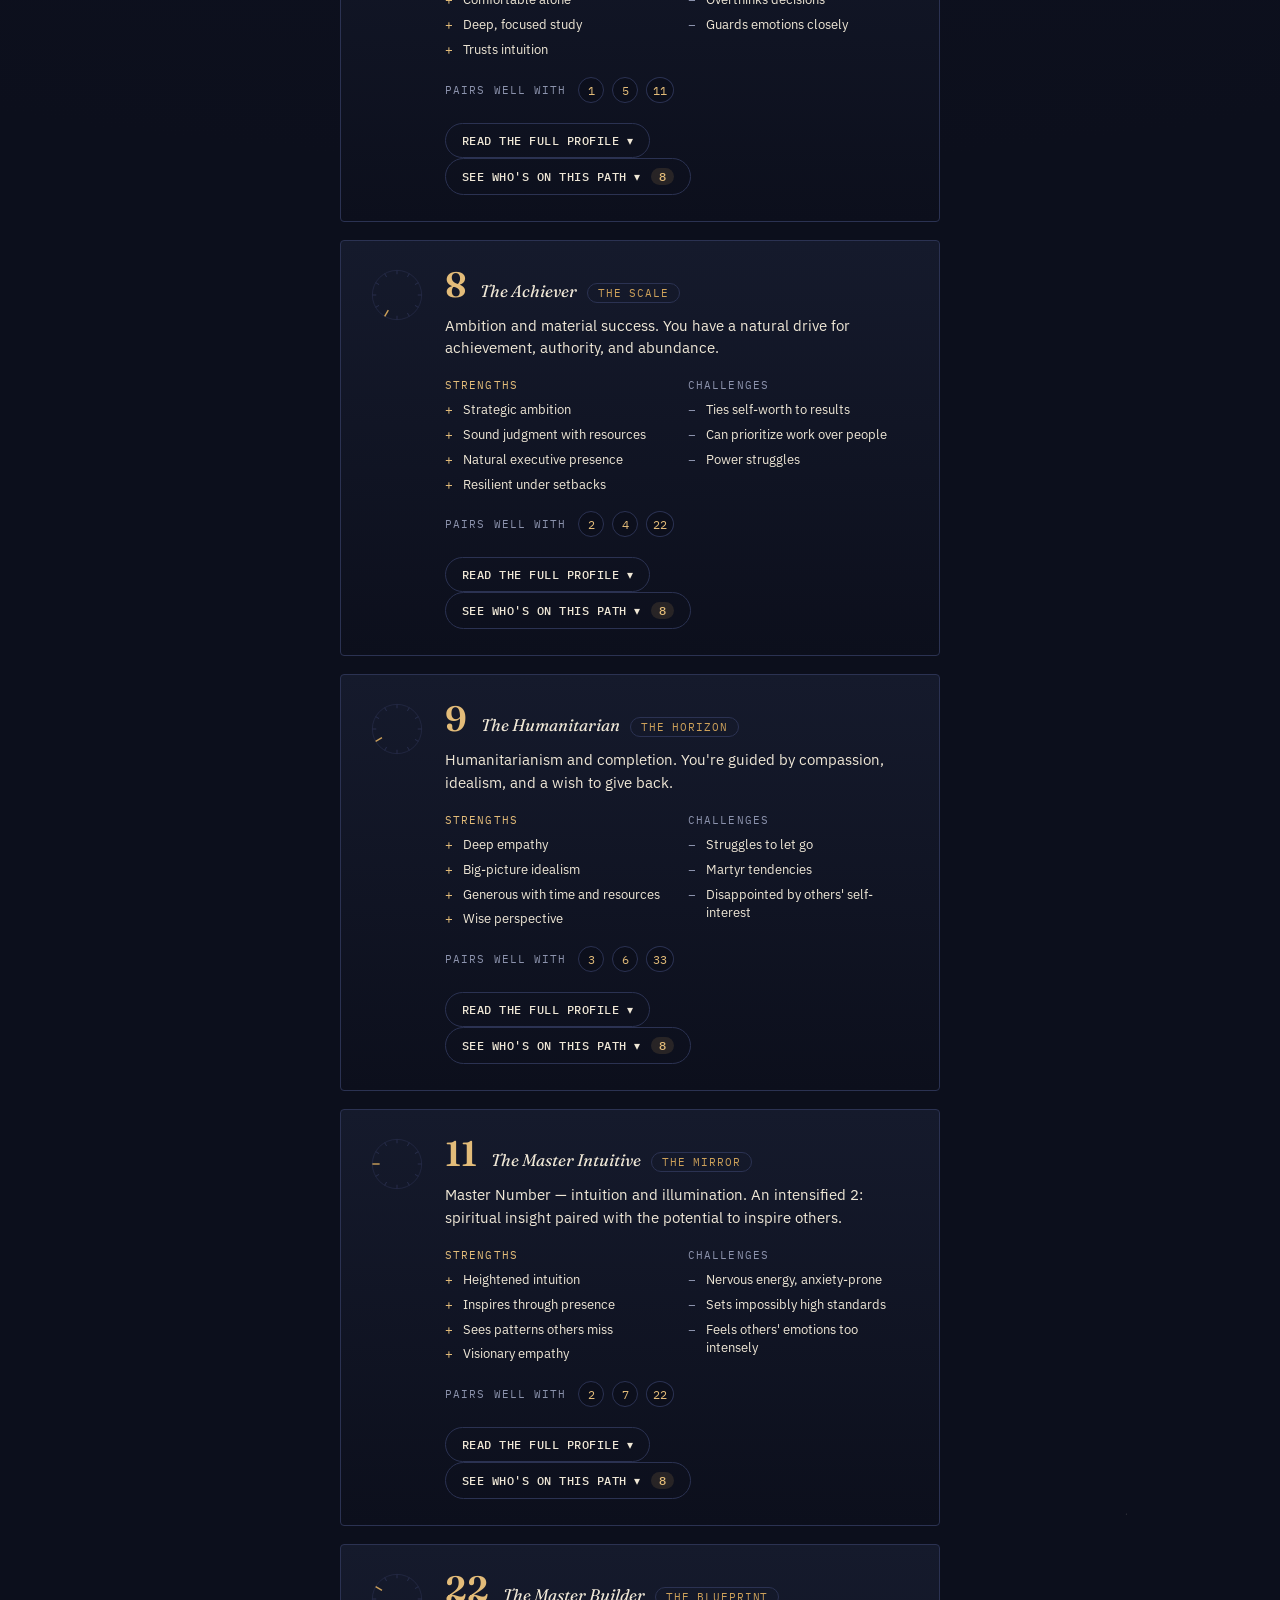
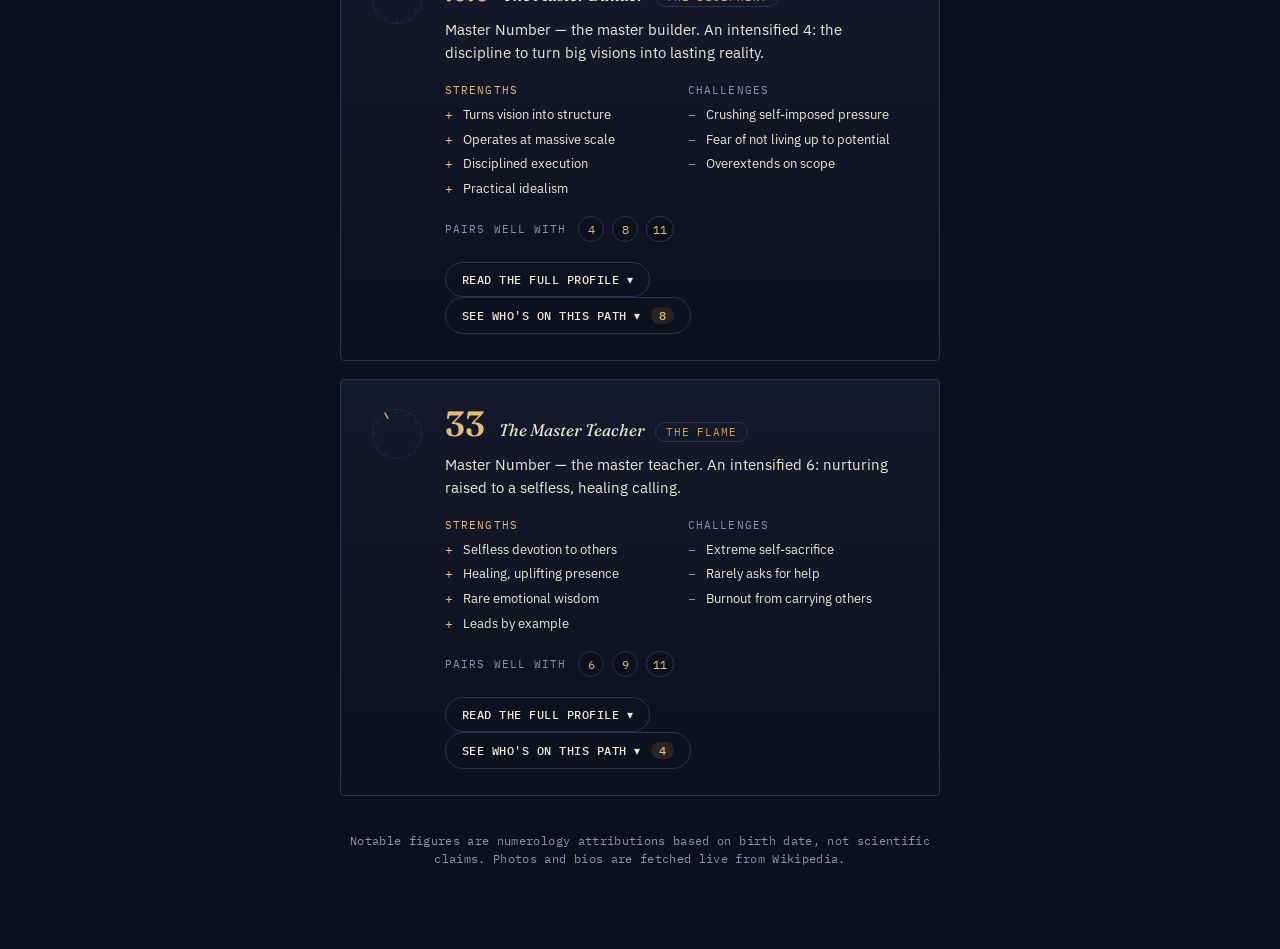
==== commit 1138992e: "[A] add breren logo link and light/dark theme toggle feat: add theme-aware breren logo to the topbar" ====
--- a/src/numbers.html
+++ b/src/numbers.html
@@ -3,20 +3,64 @@
 <head>
 <meta charset="UTF-8">
 <meta name="viewport" content="width=device-width, initial-scale=1.0">
+<script>
+(function () {
+  var STORAGE_KEY = 'lifepath-theme';
+  var fromQuery = new URLSearchParams(location.search).get('theme');
+  var theme = (fromQuery === 'light' || fromQuery === 'dark') ? fromQuery : (localStorage.getItem(STORAGE_KEY) || 'dark');
+  if (fromQuery) localStorage.setItem(STORAGE_KEY, theme);
+  document.documentElement.setAttribute('data-theme', theme);
+})();
+</script>
 <title>Life Path Numbers Guide</title>
 <link rel="stylesheet" href="styles.css">
 </head>
 <body>
 <div class="container">
   <div class="topbar">
-    <a href="index.html" class="topbar-back" id="txtBackToSetDate"></a>
-    <div class="lang-picker">
-      <button class="lang-trigger" id="lang-trigger" type="button" aria-haspopup="listbox" aria-expanded="false">
-        <span class="flag" id="lang-trigger-flag"></span>
-        <span id="lang-trigger-name"></span>
-        <span class="chevron">▾</span>
-      </button>
-      <ul class="lang-menu" id="lang-menu" role="listbox" hidden></ul>
+    <div class="topbar-left">
+      <div class="topbar-brand">
+        <a href="https://breren.com" class="topbar-logo" title="breren">
+          <svg class="topbar-logo-svg" viewBox="0 0 512 512" role="img" aria-label="breren">
+            <path class="outer" fill="none" stroke-width="32" stroke-linecap="round"
+                  d="M 191.0 68.5 Q 256.0 59.9 321.7 67.6 Q 387.3 75.2 412.8 136.1
+                     Q 438.2 196.8 449.0 259.5 Q 459.8 322.2 417.5 371.3
+                     Q 375.2 420.2 315.6 452.1 Q 256.0 484.0 200.4 446.5
+                     Q 144.7 409.1 97.4 366.0 Q 50.0 322.9 55.5 257.7
+                     Q 60.8 192.6 93.4 134.8"/>
+            <path class="middle" fill="none" stroke-width="26"
+                  d="M 212.5 128.8 Q 256.0 121.5 300.2 127.9 Q 344.5 134.2 361.0 175.4
+                     Q 377.4 216.6 386.1 258.9 Q 394.7 301.1 365.6 333.9
+                     Q 336.4 366.7 296.2 387.7 Q 256.0 408.8 219.2 383.1
+                     Q 182.2 357.5 150.9 329.0 Q 119.4 300.3 124.8 257.7
+                     Q 130.3 215.2 149.5 175.6 Q 168.9 136.1 212.5 128.8 Z"/>
+            <path class="inner" fill="none" stroke-width="19"
+                  d="M 225.3 185.4 Q 256.0 176.2 288.3 183.8 Q 320.5 191.5 325.9 223.7
+                     Q 331.2 256.0 325.1 287.5 Q 318.9 318.9 287.5 328.5
+                     Q 256.0 338.1 222.9 330.1 Q 189.9 322.1 186.5 289.1
+                     Q 183.0 256.0 188.9 225.3 Q 194.8 194.8 225.3 185.4 Z"/>
+            <circle class="hut" cx="256.0" cy="216.7" r="15.6"/>
+            <circle class="hut" cx="291.5" cy="244.4" r="12.0"/>
+            <circle class="hut" cx="280.2" cy="289.3" r="13.2"/>
+            <circle class="hut" cx="235.2" cy="284.7" r="10.8"/>
+            <circle class="hut" cx="215.2" cy="242.7" r="14.4"/>
+            <circle class="hut" cx="256.0" cy="256.0" r="18.0"/>
+          </svg>
+        </a>
+        <span class="topbar-logo-caption">breren</span>
+      </div>
+      <a href="index.html" class="topbar-back" id="txtBackToSetDate"></a>
+    </div>
+    <div class="topbar-right">
+      <div class="lang-picker">
+        <button class="lang-trigger" id="lang-trigger" type="button" aria-haspopup="listbox" aria-expanded="false">
+          <span class="flag" id="lang-trigger-flag"></span>
+          <span id="lang-trigger-name"></span>
+          <span class="chevron">▾</span>
+        </button>
+        <ul class="lang-menu" id="lang-menu" role="listbox" hidden></ul>
+      </div>
+      <button class="theme-btn" id="theme-toggle" type="button"></button>
     </div>
   </div>
 
@@ -33,6 +77,7 @@
 
 <script src="data.js"></script>
 <script src="wheel.js"></script>
+<script src="theme.js"></script>
 <script src="i18n/engine.js"></script>
 <script src="i18n/en.js"></script>
 <script src="i18n/es.js"></script>
@@ -64,6 +109,8 @@
   const listEl = document.getElementById('list');
   const filterBarEl = document.getElementById('filter-bar');
 
+  Theme.setupThemeToggle(I18N.t);
+
   const selected = new Set();
   let allChip;
 
--- a/src/styles.css
+++ b/src/styles.css
@@ -1,6 +1,13 @@
 @import url('https://fonts.googleapis.com/css2?family=Fraunces:ital,opsz,wght@0,9..144,400;0,9..144,600;1,9..144,500&family=IBM+Plex+Sans:wght@400;500;600&family=IBM+Plex+Mono:wght@400;500&display=swap');
 
 :root {
+  --font-display: 'Fraunces', Georgia, serif;
+  --font-body: 'IBM Plex Sans', -apple-system, sans-serif;
+  --font-mono: 'IBM Plex Mono', ui-monospace, Menlo, Consolas, monospace;
+}
+
+:root,
+html[data-theme="dark"] {
   --ink-900: #0c0f1c;
   --ink-800: #151a2c;
   --ink-700: #202744;
@@ -10,15 +17,33 @@
   --brass-soft: rgba(205, 161, 90, 0.14);
   --parchment: #efe7d6;
   --muted: #8c93ad;
-
-  --font-display: 'Fraunces', Georgia, serif;
-  --font-body: 'IBM Plex Sans', -apple-system, sans-serif;
-  --font-mono: 'IBM Plex Mono', ui-monospace, Menlo, Consolas, monospace;
+  --overlay: rgba(12, 15, 28, 0.85);
+  color-scheme: dark;
+}
+
+html[data-theme="light"] {
+  --ink-900: #f6efdc;
+  --ink-800: #fffdf7;
+  --ink-700: #ece0bf;
+  --line: #d9cba0;
+  --brass: #a97a34;
+  --brass-bright: #8a6428;
+  --brass-soft: rgba(169, 122, 52, 0.14);
+  --parchment: #2c2413;
+  --muted: #7c7156;
+  --overlay: rgba(246, 239, 220, 0.9);
+  color-scheme: light;
 }
 
 * { box-sizing: border-box; }
 
-html { color-scheme: dark; }
+/* Suppresses per-element transitions for one frame during a theme switch so
+   every color on the page flips atomically instead of animating in at
+   whatever rate each element's own transition happens to be set to. */
+.theme-switching,
+.theme-switching * {
+  transition: none !important;
+}
 
 body {
   margin: 0;
@@ -81,8 +106,80 @@
   min-height: 34px;
 }
 
-.topbar-spacer {
+.topbar-left {
+  display: flex;
+  align-items: center;
+  gap: 12px;
   flex: 1;
+}
+
+.topbar-brand {
+  position: relative;
+  display: inline-flex;
+}
+
+.topbar-logo {
+  display: inline-flex;
+  border-radius: 50%;
+  opacity: 0.7;
+  transition: opacity 0.2s ease, filter 0.2s ease, transform 0.2s ease;
+}
+
+.topbar-logo:hover,
+.topbar-logo:focus-visible {
+  opacity: 1;
+  filter: drop-shadow(0 0 6px rgba(227, 188, 121, 0.35));
+  transform: scale(1.08);
+}
+
+.topbar-logo:focus-visible {
+  outline: 2px solid var(--brass);
+  outline-offset: 3px;
+}
+
+.topbar-logo-svg {
+  display: block;
+  width: 26px;
+  height: 26px;
+}
+
+.topbar-logo-svg .outer {
+  stroke: var(--parchment);
+  opacity: 0.55;
+}
+
+.topbar-logo-svg .middle {
+  stroke: var(--parchment);
+  opacity: 0.75;
+}
+
+.topbar-logo-svg .inner {
+  stroke: var(--parchment);
+  opacity: 0.95;
+}
+
+.topbar-logo-svg .hut {
+  fill: var(--brass);
+}
+
+.topbar-logo-caption {
+  position: absolute;
+  top: 100%;
+  left: 50%;
+  transform: translateX(-50%);
+  margin-top: 3px;
+  white-space: nowrap;
+  font-family: var(--font-mono);
+  color: var(--muted);
+  font-size: 0.58rem;
+  letter-spacing: 0.06em;
+  text-transform: lowercase;
+  user-select: none;
+  transition: color 0.2s ease;
+}
+
+.topbar-brand:hover .topbar-logo-caption {
+  color: var(--brass-bright);
 }
 
 .topbar-back {
@@ -100,6 +197,35 @@
 .topbar-back:focus-visible {
   color: var(--brass-bright);
   border-color: var(--brass);
+}
+
+.topbar-right {
+  display: flex;
+  align-items: center;
+  gap: 10px;
+}
+
+.theme-btn {
+  width: 34px;
+  height: 34px;
+  margin: 0;
+  padding: 0;
+  background: transparent;
+  border: 1px solid var(--line);
+  border-radius: 50%;
+  color: var(--parchment);
+  font-size: 0.95rem;
+  display: flex;
+  align-items: center;
+  justify-content: center;
+  cursor: pointer;
+  transition: border-color 0.2s ease, background 0.2s ease;
+}
+
+.theme-btn:hover,
+.theme-btn:focus-visible {
+  border-color: var(--brass);
+  background: var(--brass-soft);
 }
 
 /* Language picker */
@@ -416,7 +542,6 @@
   color: var(--parchment);
   font-family: var(--font-body);
   font-size: 1rem;
-  color-scheme: dark;
   text-align: center;
   transition: border-color 0.2s ease;
 }
@@ -500,7 +625,6 @@
   color: var(--parchment);
   font-family: var(--font-mono);
   font-size: 0.82rem;
-  color-scheme: dark;
   appearance: none;
   background-image: linear-gradient(45deg, transparent 50%, var(--brass) 50%),
     linear-gradient(135deg, var(--brass) 50%, transparent 50%);
@@ -729,7 +853,7 @@
   gap: 8px;
   margin-bottom: 28px;
   padding: 12px;
-  background: rgba(12, 15, 28, 0.85);
+  background: var(--overlay);
   backdrop-filter: blur(6px);
   border: 1px solid var(--line);
   border-radius: 6px;
